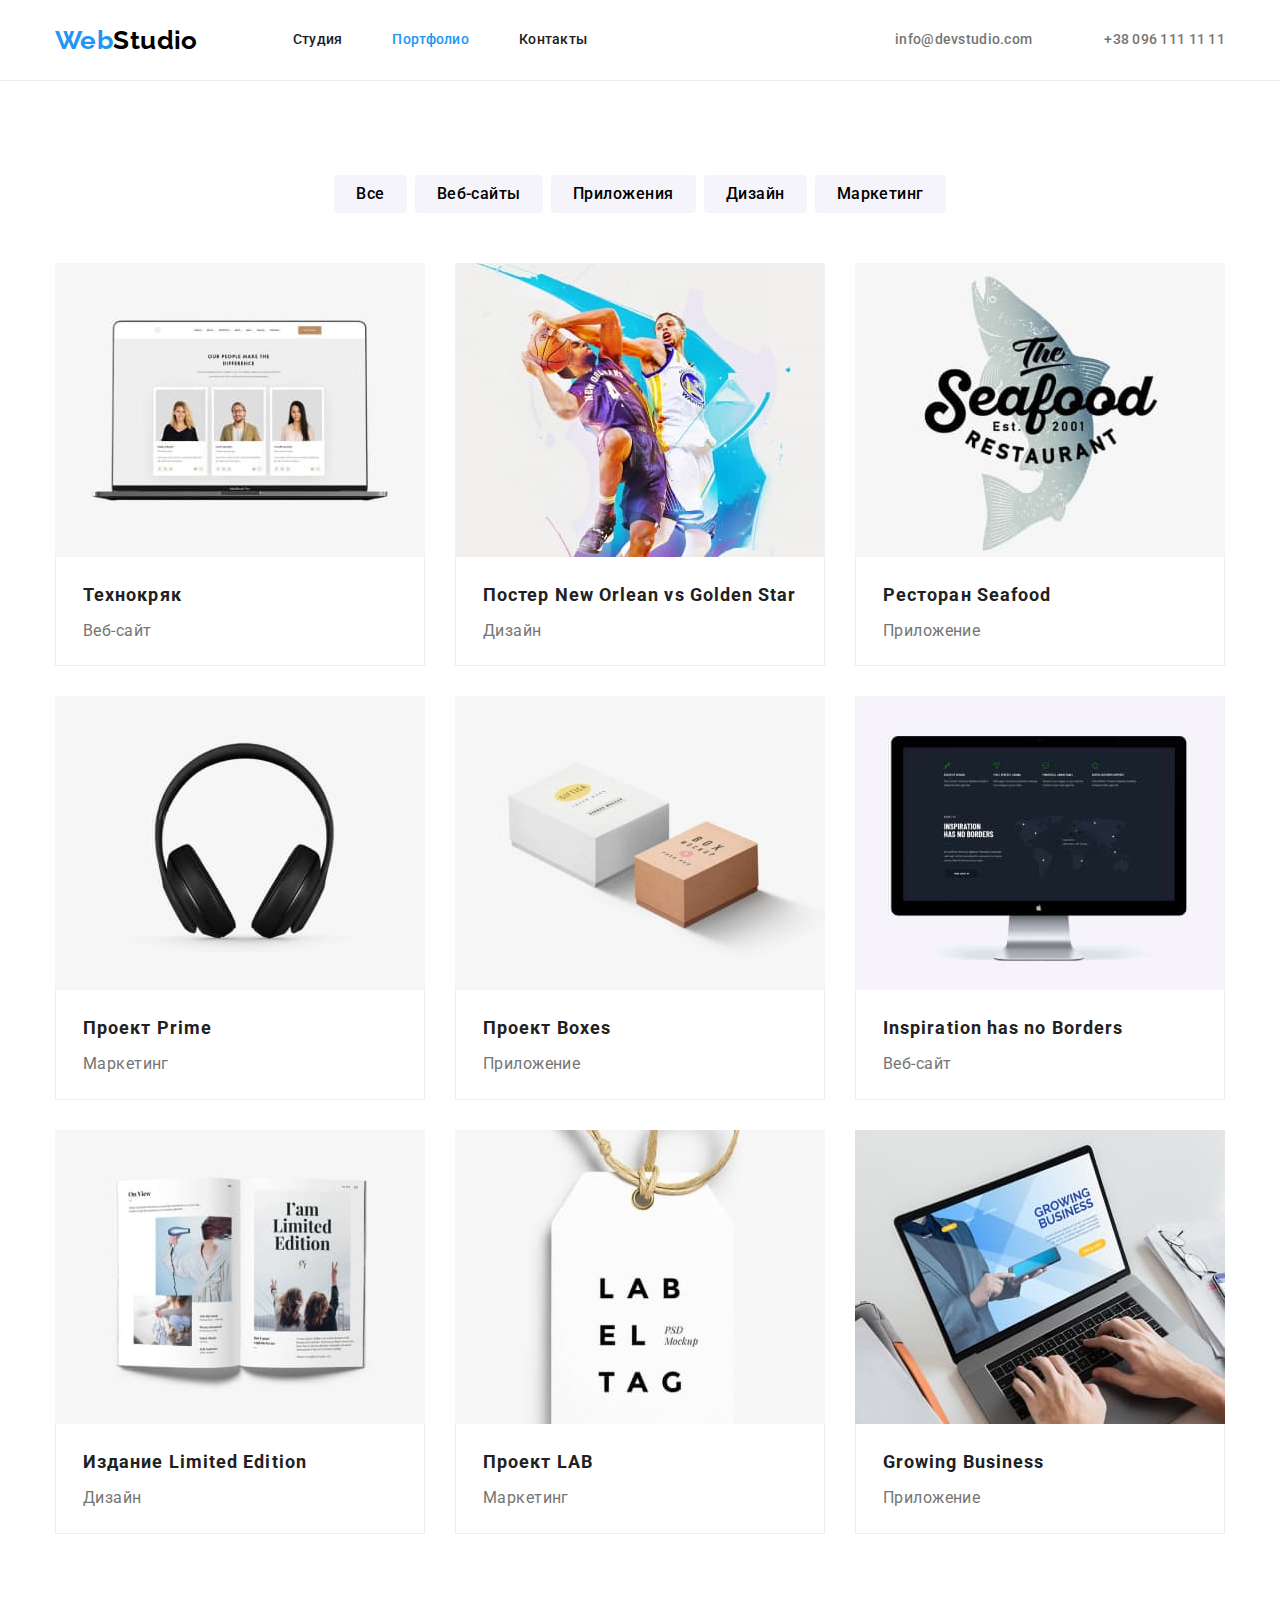
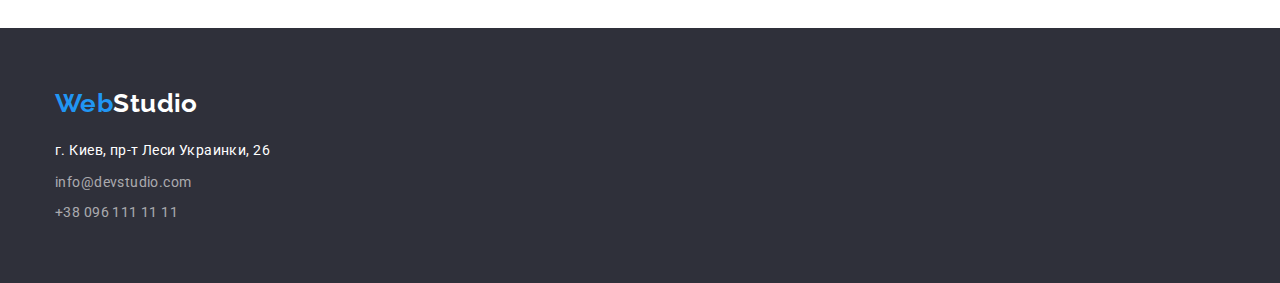
==== portfolio.html @ e2d9b969 "Initial commit" ====
<!DOCTYPE html>
<html lang="en">
  <head>
    <meta charset="UTF-8" />
    <meta http-equiv="X-UA-Compatible" content="IE=edge" />
    <meta name="viewport" content="width=device-width, initial-scale=1.0" />
    <title>Document</title>
    <link rel="preconnect" href="https://fonts.googleapis.com" />
    <link rel="preconnect" href="https://fonts.gstatic.com" crossorigin />
    <link
      href="https://fonts.googleapis.com/css2?family=Raleway:wght@700&family=Roboto:wght@400;500;700;900&display=swap"
      rel="stylesheet"
    />
    <link
      rel="stylesheet"
      href="https://cdnjs.cloudflare.com/ajax/libs/modern-normalize/1.1.0/modern-normalize.min.css"
    />
    <link rel="stylesheet" href="./css/styles.css" />
  </head>

  <body>
    <header>
      <div class="container main-nav">
        <nav class="main-nav">
          <a href="./index.html" class="logo link"><span class="logo-span">Web</span>Studio</a>
          <ul class="site-nav list">
            <li class="item">
              <a href="./index.html" class="site-nav-link link">Студия</a>
            </li>
            <li class="item">
              <a href="./portfolio.html" class="site-nav-link link current">Портфолио</a>
            </li>
            <li class="item">
              <a href="#" class="site-nav-link link">Контакты</a>
            </li>
          </ul>
        </nav>
        <ul class="contact-list list">
          <li class="item">
            <a href="mailto:info@devstudio.com" class="contacts link">info@devstudio.com</a>
          </li>
          <li class="item">
            <a href="tel:+380961111111" class="contacts link">+38 096 111 11 11</a>
          </li>
        </ul>
      </div>
    </header>

    <main>
      <section class="section-projects">
        <div class="container">
          <!--Скрытый заголовок-->
          <h1 class="visually-hidden">Проекты</h1>
          <ul class="project-buttons list">
            <li class="filter-body"><button type="button" class="filter">Все</button></li>
            <li class="filter-body"><button type="button" class="filter">Веб-сайты</button></li>
            <li class="filter-body"><button type="button" class="filter">Приложения</button></li>
            <li class="filter-body"><button type="button" class="filter">Дизайн</button></li>
            <li class="filter-body"><button type="button" class="filter">Маркетинг</button></li>
          </ul>

          <ul class="project-container list">
            <li class="project-item">
              <a href="" class="link">
                <img src="./images/project1.jpg" alt="Ноутбук с открытым веб-сайтом." width="370" />
                <div class="project-block">
                  <h2 class="project-title">Технокряк</h2>
                  <p class="project-text">Веб-сайт</p>
                </div>
              </a>
            </li>

            <li class="project-item">
              <a href="" class="link">
                <img
                  src="./images/project2.jpg"
                  alt="Двое мужчин играют в баскетбол."
                  width="370"
                />
                <div class="project-block">
                  <h2 class="project-title">Постер New Orlean vs Golden Star</h2>
                  <p class="project-text">Дизайн</p>
                </div>
              </a>
            </li>

            <li class="project-item">
              <a href="" class="link">
                <img src="./images/project3.jpg" alt="Логотип в виде рыбы в прыжке." width="370" />
                <div class="project-block">
                  <h2 class="project-title">Ресторан Seafood</h2>
                  <p class="project-text">Приложение</p>
                </div>
              </a>
            </li>

            <li class="project-item">
              <a href="" class="link">
                <img src="./images/project4.jpg" alt="Полноразмерные наушники." width="370" />
                <div class="project-block">
                  <h2 class="project-title">Проект Prime</h2>
                  <p class="project-text">Маркетинг</p>
                </div>
              </a>
            </li>

            <li class="project-item">
              <a href="" class="link">
                <img src="./images/project5.jpg" alt="Две картонные коробки." width="370" />
                <div class="project-block">
                  <h2 class="project-title">Проект Boxes</h2>
                  <p class="project-text">Приложение</p>
                </div>
              </a>
            </li>

            <li class="project-item">
              <a href="" class="link">
                <img
                  src="./images/project6.jpg"
                  alt="Веб-сайт открытый на Mac Display"
                  width="370"
                />
                <div class="project-block">
                  <h2 class="project-title">Inspiration has no Borders</h2>
                  <p class="project-text">Веб-сайт</p>
                </div>
              </a>
            </li>

            <li class="project-item">
              <a href="" class="link">
                <img src="./images/project7.jpg" alt="Открытая книга с фотографиями." width="370" />
                <div class="project-block">
                  <h2 class="project-title">Издание Limited Edition</h2>
                  <p class="project-text">Дизайн</p>
                </div>
              </a>
            </li>

            <li class="project-item">
              <a href="" class="link">
                <img
                  src="./images/project8.jpg"
                  alt="Две картонные бирки с логотипом."
                  width="370"
                />
                <div class="project-block">
                  <h2 class="project-title">Проект LAB</h2>
                  <p class="project-text">Маркетинг</p>
                </div>
              </a>
            </li>

            <li class="project-item">
              <a href="" class="link">
                <img
                  src="./images/project9.jpg"
                  alt="Ноутбук с открытым сайтом компании."
                  width="370"
                />
                <div class="project-block">
                  <h2 class="project-title">Growing Business</h2>
                  <p class="project-text">Приложение</p>
                </div>
              </a>
            </li>
          </ul>
        </div>
      </section>
    </main>

    <footer class="footer">
      <div class="container">
        <a href="./index.html" class="logo link"
          ><span class="logo-span">Web</span><span class="logo-span-footer">Studio</span></a
        >
        <address class="address">
          <ul class="list">
            <li class="footer-item">
              <a
                href="https://goo.gl/maps/bSMqidBmeN5zZb8a9"
                target="_blank"
                rel="noopener nofollow noreferrer"
                class="location link"
                >г. Киев, пр-т Леси Украинки, 26</a
              >
            </li>
            <li class="footer-item">
              <a href="mailto:info@devstudio.com" class="footer-contacts link"
                >info@devstudio.com</a
              >
            </li>
            <li class="footer-item">
              <a href="tel:+380.961111111" class="footer-contacts link">+38 096 111 11 11</a>
            </li>
          </ul>
        </address>
      </div>
    </footer>
  </body>
</html>
---- css/styles.css ----
:root {
  --primary-color: #212121;
  --secondary-color: #757575;
  --primary-background-color: #e5e5e5;
  --secondary-background-color: #f5f4fa;
  --additional-background-color: #2f303a;
  --accent: #2196f3;
  --accent-secondary: #ffffff;
  --additional-accent: #188ce8;
  --logo-secondary: #000000;
  --footer-contacts: rgba(255, 255, 255, 0.6);
}

body {
  font-family: Roboto, sans-serif;
  font-size: 14px;
  background-color: var(--accent-secondary);
  color: var(--primary-color);
  letter-spacing: 0.03em;
}

header {
  border-bottom: 1px solid #ececec;
}

/* Утилиты */

h1,
h2,
h3,
h4,
h5,
h6,
p {
  margin: 0;
}

.address {
  font-style: normal;
  margin-top: 20px;
}

img {
  display: block;
  max-width: 100%;
  height: auto;
}

section {
  padding-top: 94px;
  padding-bottom: 94px;
}

.list {
  list-style: none;
  padding-left: 0;
  margin: 0;
}

.link {
  text-decoration: none;
}

/* Main Nav */
.main-nav {
  display: flex;
  align-items: center;
}

/* Логотип */

.logo {
  color: var(--logo-secondary);
  font-family: Raleway, sans-serif;
  font-weight: 700;
  font-size: 26px;
  line-height: 1.19;
}

.logo-span {
  color: var(--accent);
}

/* Навигация */

.site-nav {
  display: flex;
  margin-left: 95px;
}

.site-nav .item {
  /* background-color: tomato; */
}

.site-nav .item + .item {
  margin-left: 50px;
}

.site-nav-link {
  display: block;
  padding-top: 32px;
  padding-bottom: 32px;
  color: var(--primary-color);
  line-height: 1.14;
  letter-spacing: 0.02em;
  font-weight: 500;
}

.current {
  color: var(--accent);
}

.site-nav-link:hover,
.site-nav-link:focus {
  color: var(--accent);
}

.container {
  /* outline: 1px solid blue; */
  width: 1200px;
  padding: 0 15px;
  margin: 0 auto;
}

/* Контакты */

.contact-list {
  display: flex;
  margin-left: auto;
}

.contact-list .item + .item {
  margin-left: 50px;
}

.contacts {
  /* background-color: lavender; */
  padding-top: 32px;
  padding-bottom: 32px;
  padding-left: 22px;
  display: block;
  color: var(--secondary-color);
  line-height: 1.14;
  letter-spacing: 0.02em;
  font-weight: 500;
}

.contacts:hover,
.contacts:focus {
  color: var(--accent);
}

.icon {
  fill: currentColor;
  margin-right: 10px;
}

.icon:hover {
  fill: var(--accent);
}

.mail-icon {
  height: 12px;
  width: 16px;

  outline: 1px solid black;
}

.phone-icon {
  height: 16px;
  width: 10px;
  outline: 1px solid black;
}

/* .contacts.link::before {
  content: '';
  height: 12px;
  width: 16px;
  outline: 1px solid red;
  background-image: url(./css-images/envelope.png);
  background-size: contain;
  background-position: center;
  background-repeat: no-repeat;
} */

/* Герой */

.hero {
  text-align: center;
  padding-top: 200px;
  padding-bottom: 200px;
  margin-left: auto;
  margin-right: auto;
  outline: 1px solid black;
  background-color: var(--additional-background-color);
  background-image: linear-gradient(to right, rgba(47, 48, 58, 0.4), rgba(47, 48, 58, 0.4)),
    url(./css-images/background.jpg);
  max-width: 1600px;
  height: 600px;
  background-size: cover;
  background-repeat: no-repeat;
}

.hero-title {
  margin-top: 0px;
  margin-bottom: 40px;
  color: var(--accent-secondary);
  font-weight: 900;
  font-size: 44px;
  line-height: 1.36;
  letter-spacing: 0.06em;
  text-transform: uppercase;
}

.hero-button {
  color: var(--accent-secondary);
  background-color: var(--accent);
  border-radius: 4px;
  border: none;
  padding: 10px 32px;
  min-width: 200px;
  font-family: Roboto, sans-serif;
  font-weight: 700;
  font-size: 16px;
  line-height: 1.88;
  margin-left: auto;
  margin-right: auto;
  cursor: pointer;
  letter-spacing: 0.06em;
}

.hero-button:hover,
.hero-button:focus {
  background-color: var(--additional-accent);
}

.visually-hidden {
  position: absolute;
  width: 1px;
  height: 1px;
  margin: -1px;
  border: 0;
  padding: 0;

  white-space: nowrap;
  clip-path: inset(100%);
  clip: rect(0 0 0 0);
  overflow: hidden;
}

.section-advantages {
  padding-top: 0;
}

.section-title {
  font-weight: 700;
  font-size: 36px;
  line-height: 1.2;
  text-align: Center;
  margin-top: 0;
  margin-bottom: 50px;
}

.advantages-list {
  display: flex;
}

.advantage:not(:last-child) {
  margin-right: 30px;
}

.feature-title {
  margin-top: 30px;
  margin-bottom: 10px;
  font-weight: 700;
  font-size: 14px;
  line-height: 1.14;
  letter-spacing: 0.03em;
  text-transform: uppercase;
}

.feature-text {
  color: var(--secondary-color);
  line-height: 1.7;
}

.feature-list {
  display: flex;
  margin: -15px;
}

.feature-list-item {
  width: 270px;
  margin: 15px;
}

.feature-list-item::before {
  content: '';
  display: block;
  height: 120px;
  background-position: center;
  background-repeat: no-repeat;
  background-size: contain;
  background-color: var(--secondary-background-color);
}

.feature-list-item.icon-satellite::before {
  background-image: url(./css-images/satellite.png);
}

.feature-list-item.icon-wall-clock::before {
  background-image: url(./css-images/wall-clock.png);
}

.feature-list-item.icon-notebook::before {
  background-image: url(./css-images/notebook.png);
}

.feature-list-item.icon-astronaut::before {
  background-image: url(./css-images/astronaut.png);
}

.section-team {
  background-color: var(--secondary-background-color);
}

.team-list {
  display: flex;
}

.team-list-item {
  background-color: #ffffff;
  box-shadow: 0px 1px 3px rgba(0, 0, 0, 0.12), 0px 1px 1px rgba(0, 0, 0, 0.14),
    0px 2px 1px rgba(0, 0, 0, 0.2);
  border-radius: 0px 0px 4px 4px;
}

.team-list-item:not(:last-child) {
  margin-right: 30px;
}

.team-item-text {
  padding: 30px 0;
}

.staff {
  font-size: 16px;
  font-weight: 500;
  line-height: 1.2;
  text-align: Center;
  margin-bottom: 10px;
}

.staff-role {
  color: var(--secondary-color);
  font-size: 16px;
  line-height: 1.2;
  text-align: Center;
}

/* Футер */

.footer {
  background-color: var(--additional-background-color);
  padding-top: 60px;
  padding-bottom: 60px;
}

.logo-span-footer {
  color: var(--accent-secondary);
}

.footer-item:not(:last-child) {
  margin-bottom: 9px;
}

.location.link {
  color: var(--accent-secondary);
  font-weight: 400;
  line-height: 1.7;
}

.location.link:visited {
  color: var(--accent-secondary);
}

.location.link:hover,
.location.link:focus {
  color: var(--accent);
}

.footer-contacts {
  color: var(--footer-contacts);
  font-weight: 400;
  line-height: 1.5;
}

.footer-contacts:hover,
.footer-contacts:focus {
  color: var(--accent);
}

/* Портфолио */

.project-buttons {
  display: flex;
  margin-bottom: 50px;
  justify-content: center;
}

.filter {
  padding: 6px 22px;
  border-radius: 4px;
  border: none;
  background-color: var(--secondary-background-color);
  font-family: Roboto, sans-serif;
  font-weight: 500;
  font-size: 16px;
  letter-spacing: 0.03em;
  line-height: 1.6;
  text-align: Center;
  cursor: pointer;
}

.filter:hover,
.filter:focus {
  background-color: var(--accent);
  color: var(--accent-secondary);
}

.filter-body:not(:last-child) {
  margin-right: 8px;
}

.project-container {
  display: flex;
  flex-wrap: wrap;
  /* background-color: teal; */
  margin: -15px;
}

.project-item {
  /* background-color: tomato; */
  width: 370px;
  margin: 15px;
  /* width: calc((100% - 60px) / 3); */
  /* margin-right: 30px;
  margin-bottom: 30px; */
}
/* 
.project-item:nth-child(3n) {
  margin-right: 0px;
}

.project-item:nth-child(-n + 3) {
  margin-bottom: 0px;
} */

.project-block {
  padding: 20px 20px 20px 27px;
  border: 1px solid #eeeeee;
  border-top: none;
}

.project-title {
  color: var(--primary-color);
  font-weight: 700;
  font-size: 18px;
  line-height: 2;
  letter-spacing: 0.06em;
  margin-bottom: 4px;
}

.project-text {
  color: var(--secondary-color);
  font-size: 16px;
  line-height: 1.8;
}
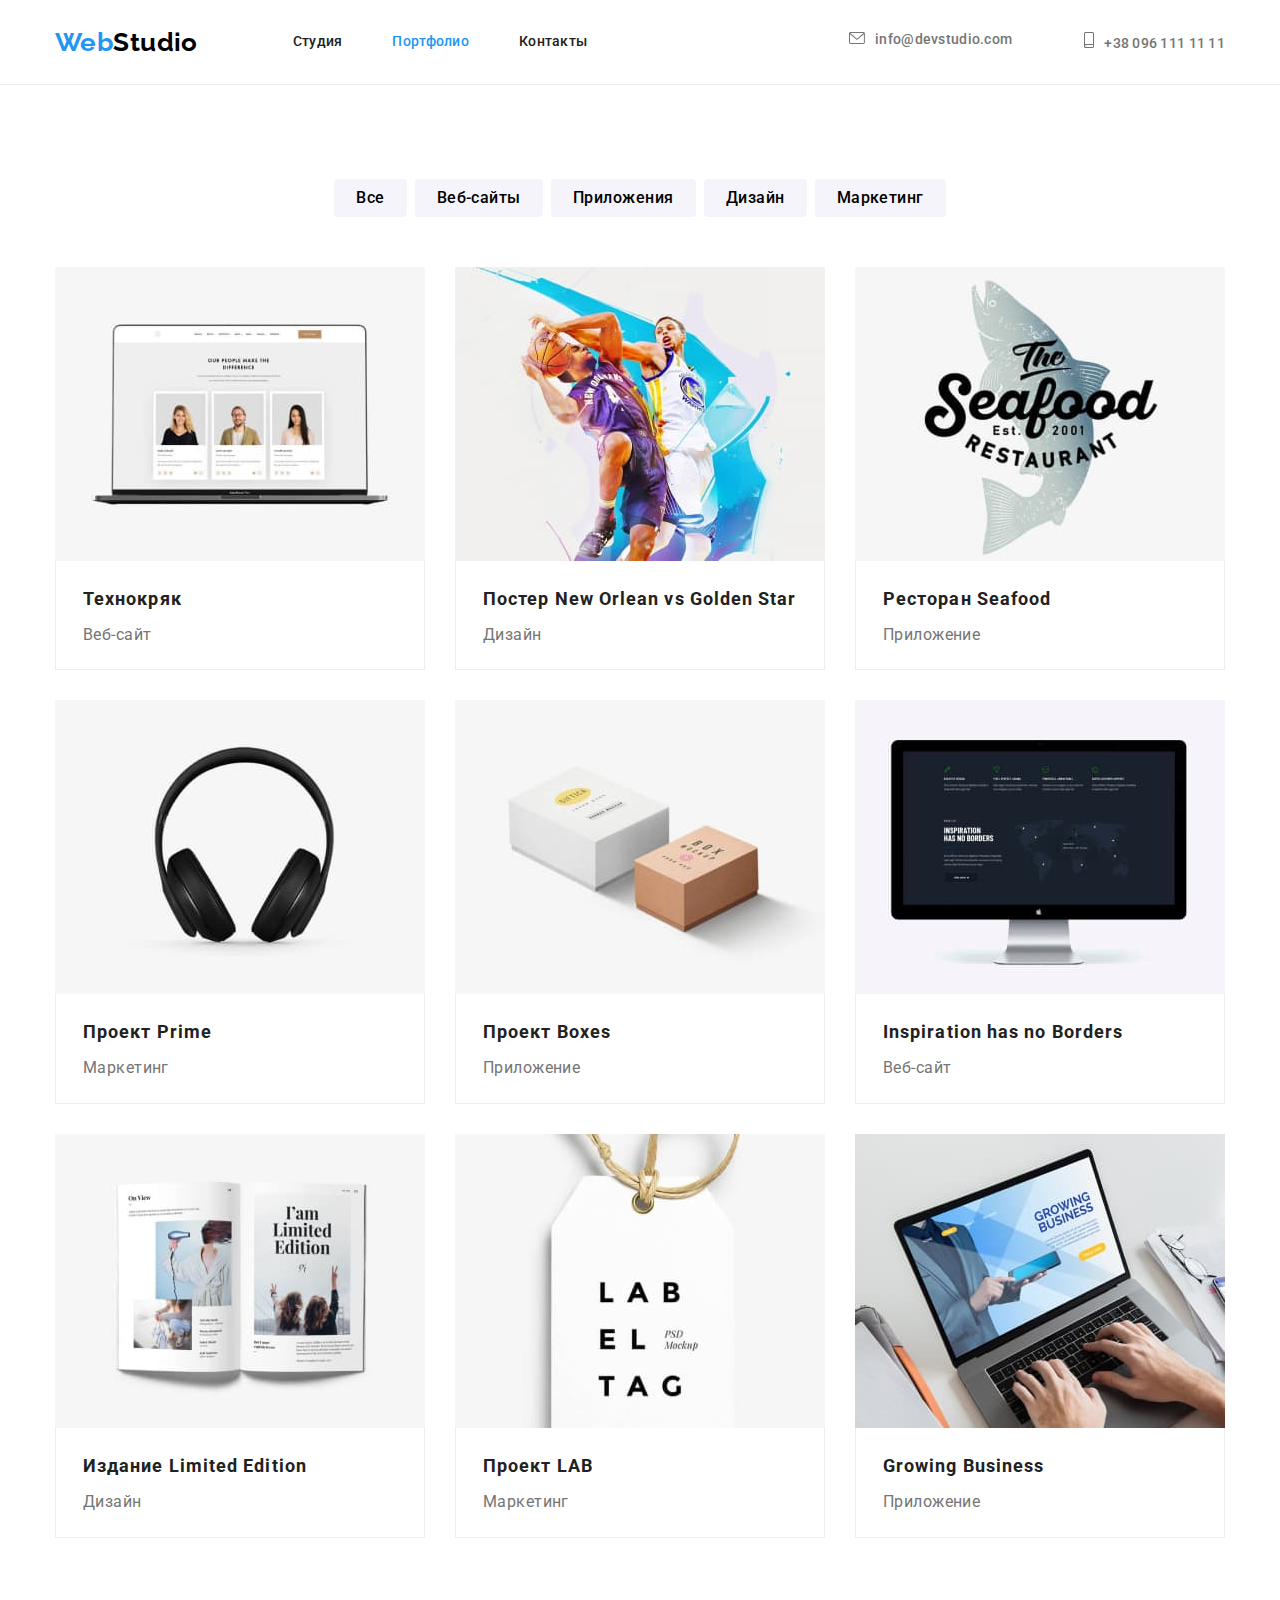
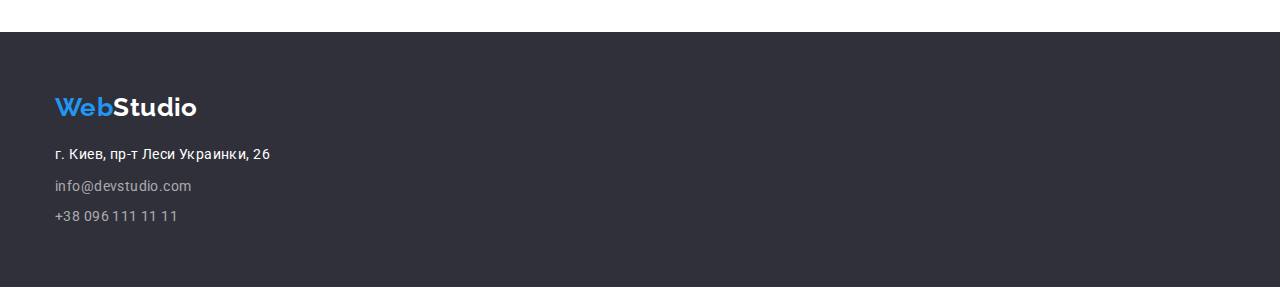
==== commit eca4c7b1: "Adds shadows for project-items" ====
--- a/portfolio.html
+++ b/portfolio.html
@@ -37,10 +37,18 @@
         </nav>
         <ul class="contact-list list">
           <li class="item">
-            <a href="mailto:info@devstudio.com" class="contacts link">info@devstudio.com</a>
+            <a href="mailto:info@devstudio.com" class="contacts link"
+              ><svg class="mail-icon icon">
+                <use href="./images/symbol-defs.svg#icon-envelope"></use></svg
+              >info@devstudio.com</a
+            >
           </li>
           <li class="item">
-            <a href="tel:+380961111111" class="contacts link">+38 096 111 11 11</a>
+            <a href="tel:+380961111111" class="contacts link"
+              ><svg class="phone-icon icon">
+                <use href="./images/symbol-defs.svg#icon-smartphone"></use></svg
+              >+38 096 111 11 11</a
+            >
           </li>
         </ul>
       </div>
--- a/css/styles.css
+++ b/css/styles.css
@@ -8,6 +8,7 @@
   --accent-secondary: #ffffff;
   --additional-accent: #188ce8;
   --logo-secondary: #000000;
+  --primary-icon-color: #afb1b8;
   --footer-contacts: rgba(255, 255, 255, 0.6);
 }
 
@@ -163,13 +164,13 @@
   height: 12px;
   width: 16px;
 
-  outline: 1px solid black;
+  /* outline: 1px solid black; */
 }
 
 .phone-icon {
   height: 16px;
   width: 10px;
-  outline: 1px solid black;
+  /* outline: 1px solid black; */
 }
 
 /* .contacts.link::before {
@@ -269,8 +270,12 @@
   margin-right: 30px;
 }
 
+.feature-list-item {
+  width: 270px;
+  margin: 15px;
+}
+
 .feature-title {
-  margin-top: 30px;
   margin-bottom: 10px;
   font-weight: 700;
   font-size: 14px;
@@ -289,12 +294,14 @@
   margin: -15px;
 }
 
-.feature-list-item {
+.feature-icon {
   width: 270px;
-  margin: 15px;
-}
-
-.feature-list-item::before {
+  height: 120px;
+  margin-bottom: 30px;
+  fill: var(--primary-icon-color);
+}
+
+/* .feature-list-item::before {
   content: '';
   display: block;
   height: 120px;
@@ -302,13 +309,13 @@
   background-repeat: no-repeat;
   background-size: contain;
   background-color: var(--secondary-background-color);
-}
-
-.feature-list-item.icon-satellite::before {
+} */
+
+/* .feature-list-item.icon-satellite::before {
   background-image: url(./css-images/satellite.png);
-}
-
-.feature-list-item.icon-wall-clock::before {
+} */
+
+/* .feature-list-item.icon-wall-clock::before {
   background-image: url(./css-images/wall-clock.png);
 }
 
@@ -318,7 +325,7 @@
 
 .feature-list-item.icon-astronaut::before {
   background-image: url(./css-images/astronaut.png);
-}
+} */
 
 .section-team {
   background-color: var(--secondary-background-color);
@@ -358,6 +365,37 @@
   text-align: Center;
 }
 
+.client-list {
+  display: flex;
+}
+
+.client-list-item {
+  fill: currentColor;
+}
+
+.client-list-item:not(:last-child) {
+  margin-right: 30px;
+}
+
+.client-link {
+  display: flex;
+  justify-content: center;
+  align-items: center;
+  height: 92px;
+  width: 170px;
+  border: 1px solid var(--primary-icon-color);
+  border-radius: 4px;
+  color: var(--primary-icon-color);
+}
+
+.client-link:hover {
+  color: var(--accent);
+  border-color: var(--accent);
+}
+
+.client-list-item .icon {
+  margin: 0;
+}
 /* Футер */
 
 .footer {
@@ -456,6 +494,11 @@
   margin-bottom: 0px;
 } */
 
+.project-item:hover {
+  box-shadow: 0px 1px 1px rgba(0, 0, 0, 0.12), 0px 4px 4px rgba(0, 0, 0, 0.06),
+    1px 4px 6px rgba(0, 0, 0, 0.16);
+}
+
 .project-block {
   padding: 20px 20px 20px 27px;
   border: 1px solid #eeeeee;
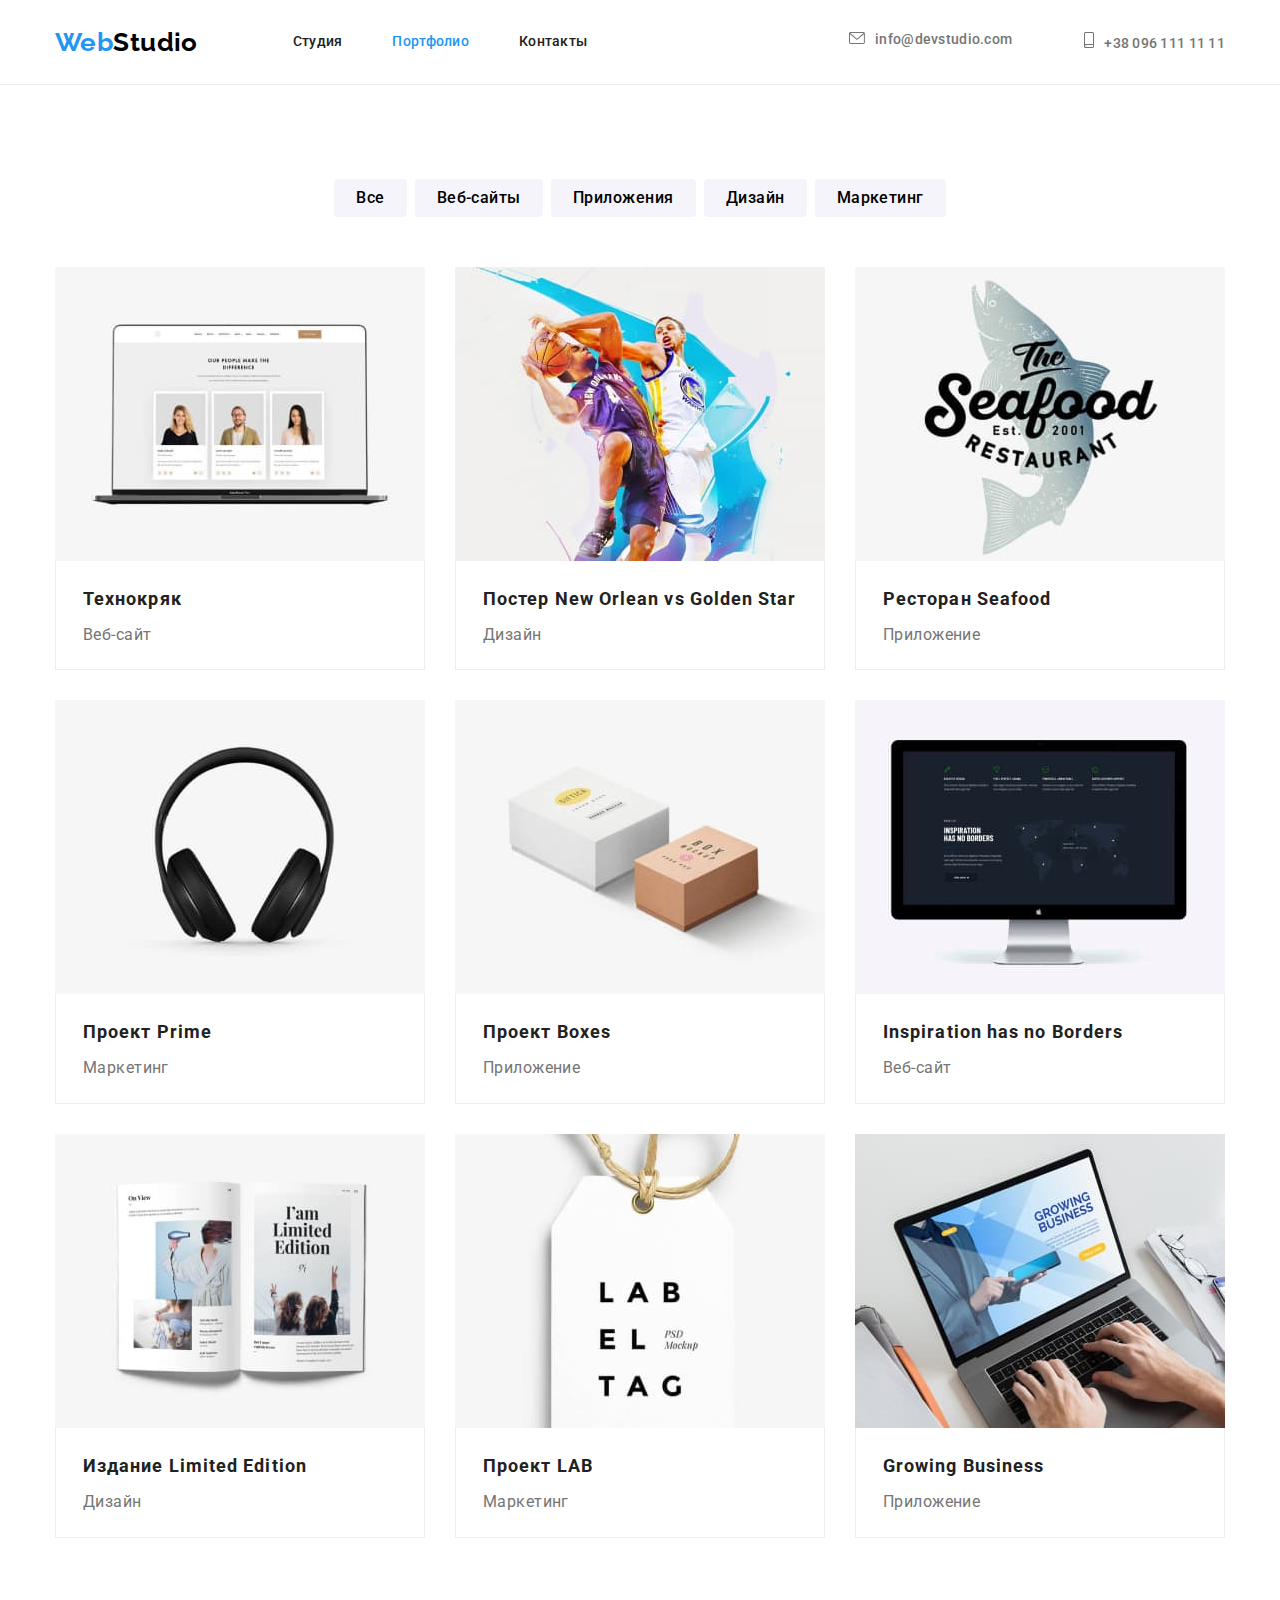
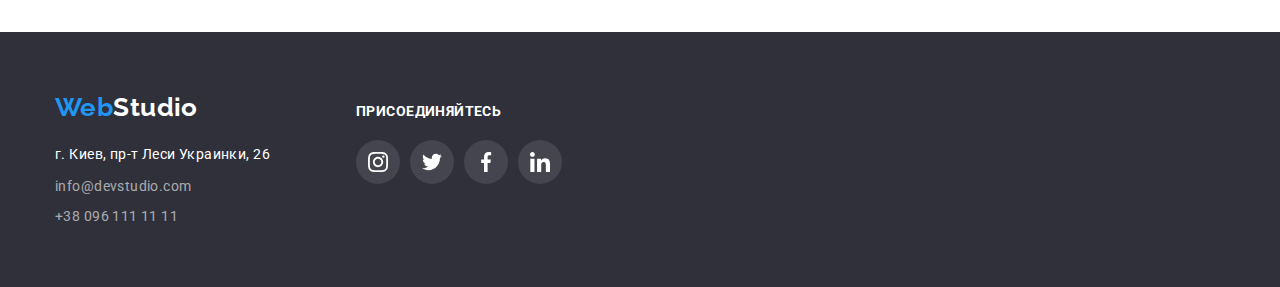
==== commit 56cd576e: "Adds improved footer for portfolio" ====
--- a/portfolio.html
+++ b/portfolio.html
@@ -180,30 +180,68 @@
 
     <footer class="footer">
       <div class="container">
-        <a href="./index.html" class="logo link"
-          ><span class="logo-span">Web</span><span class="logo-span-footer">Studio</span></a
-        >
-        <address class="address">
-          <ul class="list">
-            <li class="footer-item">
-              <a
-                href="https://goo.gl/maps/bSMqidBmeN5zZb8a9"
-                target="_blank"
-                rel="noopener nofollow noreferrer"
-                class="location link"
-                >г. Киев, пр-т Леси Украинки, 26</a
-              >
-            </li>
-            <li class="footer-item">
-              <a href="mailto:info@devstudio.com" class="footer-contacts link"
-                >info@devstudio.com</a
-              >
-            </li>
-            <li class="footer-item">
-              <a href="tel:+380.961111111" class="footer-contacts link">+38 096 111 11 11</a>
-            </li>
-          </ul>
-        </address>
+        <div class="footer-container">
+          <div class="footer-address">
+            <a href="./index.html" class="logo link"
+              ><span class="logo-span">Web</span><span class="logo-span-footer">Studio</span></a
+            >
+            <address class="address">
+              <ul class="list">
+                <li class="footer-item">
+                  <a
+                    href="https://goo.gl/maps/bSMqidBmeN5zZb8a9"
+                    target="_blank"
+                    rel="noopener nofollow noreferrer"
+                    class="location link"
+                    >г. Киев, пр-т Леси Украинки, 26</a
+                  >
+                </li>
+                <li class="footer-item">
+                  <a href="mailto:info@devstudio.com" class="footer-contacts link"
+                    >info@devstudio.com</a
+                  >
+                </li>
+                <li class="footer-item">
+                  <a href="tel:+380.961111111" class="footer-contacts link">+38 096 111 11 11</a>
+                </li>
+              </ul>
+            </address>
+          </div>
+
+          <div class="join">
+            <b class="exhortation">присоединяйтесь</b>
+            <ul class="social-networks-list list">
+              <li class="social-network">
+                <a href="" class="social-network-link">
+                  <svg class="social-network-icon">
+                    <use href="./images/symbol-defs.svg#icon-instagram"></use>
+                  </svg>
+                </a>
+              </li>
+              <li class="social-network">
+                <a href="" class="social-network-link">
+                  <svg class="social-network-icon">
+                    <use href="./images/symbol-defs.svg#icon-twitter"></use>
+                  </svg>
+                </a>
+              </li>
+              <li class="social-network">
+                <a href="" class="social-network-link">
+                  <svg class="social-network-icon">
+                    <use href="./images/symbol-defs.svg#icon-facebook"></use>
+                  </svg>
+                </a>
+              </li>
+              <li class="social-network">
+                <a href="" class="social-network-link">
+                  <svg class="social-network-icon">
+                    <use href="./images/symbol-defs.svg#icon-linkedin"></use>
+                  </svg>
+                </a>
+              </li>
+            </ul>
+          </div>
+        </div>
       </div>
     </footer>
   </body>
--- a/css/styles.css
+++ b/css/styles.css
@@ -347,7 +347,7 @@
 }
 
 .team-item-text {
-  padding: 30px 0;
+  padding: 30px 0px 0px 0px;
 }
 
 .staff {
@@ -364,6 +364,51 @@
   line-height: 1.2;
   text-align: Center;
 }
+
+/* Соцсети */
+
+.social-networks-list {
+  display: flex;
+  list-style: none;
+  height: 44px;
+  width: 206px;
+  padding: 0;
+  margin: 16px 32px 30px 32px;
+}
+
+.social-network:not(:last-child) {
+  margin-right: 10px;
+}
+
+.social-network-link {
+  display: flex;
+  justify-content: center;
+  align-items: center;
+  color: var(--accent-secondary);
+  height: 44px;
+  width: 44px;
+  background-size: contain;
+  border-radius: 22px;
+}
+
+.social-network-link:visited {
+  color: var(--primary-icon-color);
+}
+
+.social-network-link:hover,
+.social-network-link:focus {
+  color: var(--accent-secondary);
+  background-color: var(--accent);
+}
+
+.social-network-icon {
+  /* background-color: var(--primary-background-color); */
+  height: 20px;
+  width: 20px;
+  fill: currentColor;
+}
+
+/* Клиенты */
 
 .client-list {
   display: flex;
@@ -388,7 +433,8 @@
   color: var(--primary-icon-color);
 }
 
-.client-link:hover {
+.client-link:hover,
+.client-link:focus {
   color: var(--accent);
   border-color: var(--accent);
 }
@@ -404,6 +450,13 @@
   padding-bottom: 60px;
 }
 
+.footer-container {
+  display: flex;
+  justify-content: space-between;
+  width: 507px;
+  align-items: baseline;
+}
+
 .logo-span-footer {
   color: var(--accent-secondary);
 }
@@ -436,6 +489,39 @@
 .footer-contacts:hover,
 .footer-contacts:focus {
   color: var(--accent);
+}
+
+.exhortation {
+  display: flex;
+
+  margin-bottom: 20px;
+  text-transform: uppercase;
+  color: var(--accent-secondary);
+  font-weight: 700;
+  font-size: 14px;
+  line-height: 1.14;
+  letter-spacing: 0.03em;
+}
+
+.join .social-networks-list {
+  margin: 0;
+}
+
+.join .social-network-link {
+  display: flex;
+  justify-content: center;
+  align-items: center;
+  color: var(--accent-secondary);
+  height: 44px;
+  width: 44px;
+  background-color: rgba(255, 255, 255, 0.1);
+  background-size: contain;
+  border-radius: 22px;
+}
+
+.join .social-network-link:hover,
+.join .social-network-link:focus {
+  background-color: var(--accent);
 }
 
 /* Портфолио */
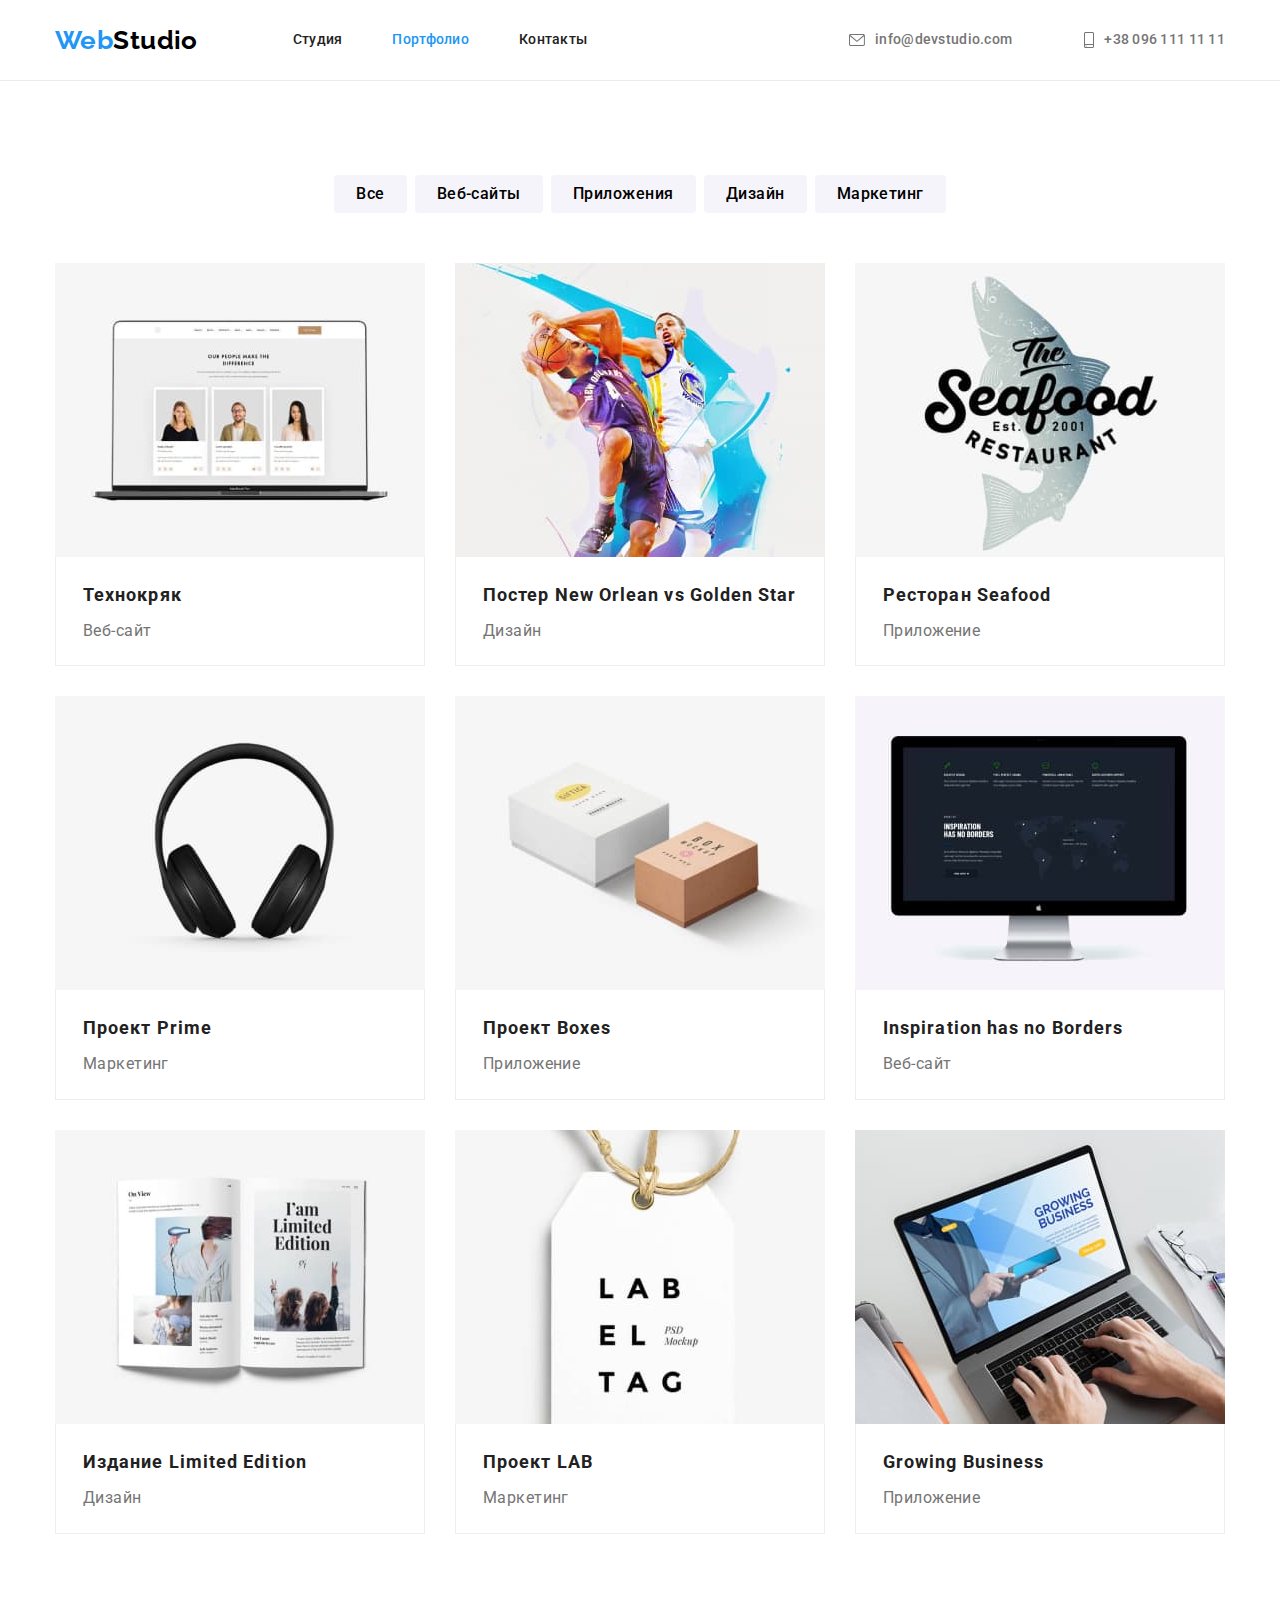
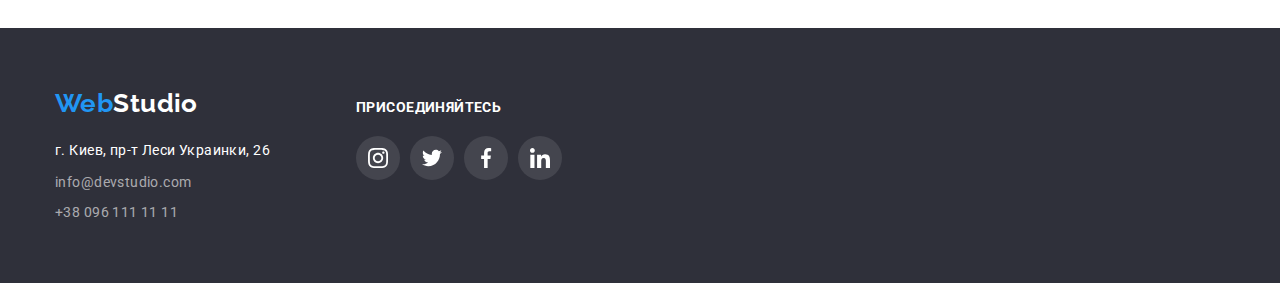
==== commit bb014efd: "Fix for contacts and project list" ====
--- a/portfolio.html
+++ b/portfolio.html
@@ -69,7 +69,7 @@
 
           <ul class="project-container list">
             <li class="project-item">
-              <a href="" class="link">
+              <a href="" class="link project-link">
                 <img src="./images/project1.jpg" alt="Ноутбук с открытым веб-сайтом." width="370" />
                 <div class="project-block">
                   <h2 class="project-title">Технокряк</h2>
@@ -79,7 +79,7 @@
             </li>
 
             <li class="project-item">
-              <a href="" class="link">
+              <a href="" class="link project-link">
                 <img
                   src="./images/project2.jpg"
                   alt="Двое мужчин играют в баскетбол."
@@ -93,7 +93,7 @@
             </li>
 
             <li class="project-item">
-              <a href="" class="link">
+              <a href="" class="link project-link">
                 <img src="./images/project3.jpg" alt="Логотип в виде рыбы в прыжке." width="370" />
                 <div class="project-block">
                   <h2 class="project-title">Ресторан Seafood</h2>
@@ -103,7 +103,7 @@
             </li>
 
             <li class="project-item">
-              <a href="" class="link">
+              <a href="" class="link project-link">
                 <img src="./images/project4.jpg" alt="Полноразмерные наушники." width="370" />
                 <div class="project-block">
                   <h2 class="project-title">Проект Prime</h2>
@@ -113,7 +113,7 @@
             </li>
 
             <li class="project-item">
-              <a href="" class="link">
+              <a href="" class="link project-link">
                 <img src="./images/project5.jpg" alt="Две картонные коробки." width="370" />
                 <div class="project-block">
                   <h2 class="project-title">Проект Boxes</h2>
@@ -123,7 +123,7 @@
             </li>
 
             <li class="project-item">
-              <a href="" class="link">
+              <a href="" class="link project-link">
                 <img
                   src="./images/project6.jpg"
                   alt="Веб-сайт открытый на Mac Display"
@@ -137,7 +137,7 @@
             </li>
 
             <li class="project-item">
-              <a href="" class="link">
+              <a href="" class="link project-link">
                 <img src="./images/project7.jpg" alt="Открытая книга с фотографиями." width="370" />
                 <div class="project-block">
                   <h2 class="project-title">Издание Limited Edition</h2>
@@ -147,7 +147,7 @@
             </li>
 
             <li class="project-item">
-              <a href="" class="link">
+              <a href="" class="link project-link">
                 <img
                   src="./images/project8.jpg"
                   alt="Две картонные бирки с логотипом."
@@ -161,7 +161,7 @@
             </li>
 
             <li class="project-item">
-              <a href="" class="link">
+              <a href="" class="link project-link">
                 <img
                   src="./images/project9.jpg"
                   alt="Ноутбук с открытым сайтом компании."
--- a/css/styles.css
+++ b/css/styles.css
@@ -139,7 +139,8 @@
   padding-top: 32px;
   padding-bottom: 32px;
   padding-left: 22px;
-  display: block;
+  display: flex;
+  align-items: center;
   color: var(--secondary-color);
   line-height: 1.14;
   letter-spacing: 0.02em;
@@ -192,7 +193,7 @@
   padding-bottom: 200px;
   margin-left: auto;
   margin-right: auto;
-  outline: 1px solid black;
+  /* outline: 1px solid black; */
   background-color: var(--additional-background-color);
   background-image: linear-gradient(to right, rgba(47, 48, 58, 0.4), rgba(47, 48, 58, 0.4)),
     url(./css-images/background.jpg);
@@ -200,6 +201,7 @@
   height: 600px;
   background-size: cover;
   background-repeat: no-repeat;
+  position: center;
 }
 
 .hero-title {
@@ -550,6 +552,8 @@
 .filter:focus {
   background-color: var(--accent);
   color: var(--accent-secondary);
+  box-shadow: 0px 3px 1px rgba(0, 0, 0, 0.1), 0px 1px 2px rgba(0, 0, 0, 0.08),
+    0px 2px 2px rgba(0, 0, 0, 0.12);
 }
 
 .filter-body:not(:last-child) {
@@ -580,7 +584,12 @@
   margin-bottom: 0px;
 } */
 
-.project-item:hover {
+.project-link {
+  display: block;
+}
+
+.project-link:hover,
+.project-link:focus {
   box-shadow: 0px 1px 1px rgba(0, 0, 0, 0.12), 0px 4px 4px rgba(0, 0, 0, 0.06),
     1px 4px 6px rgba(0, 0, 0, 0.16);
 }
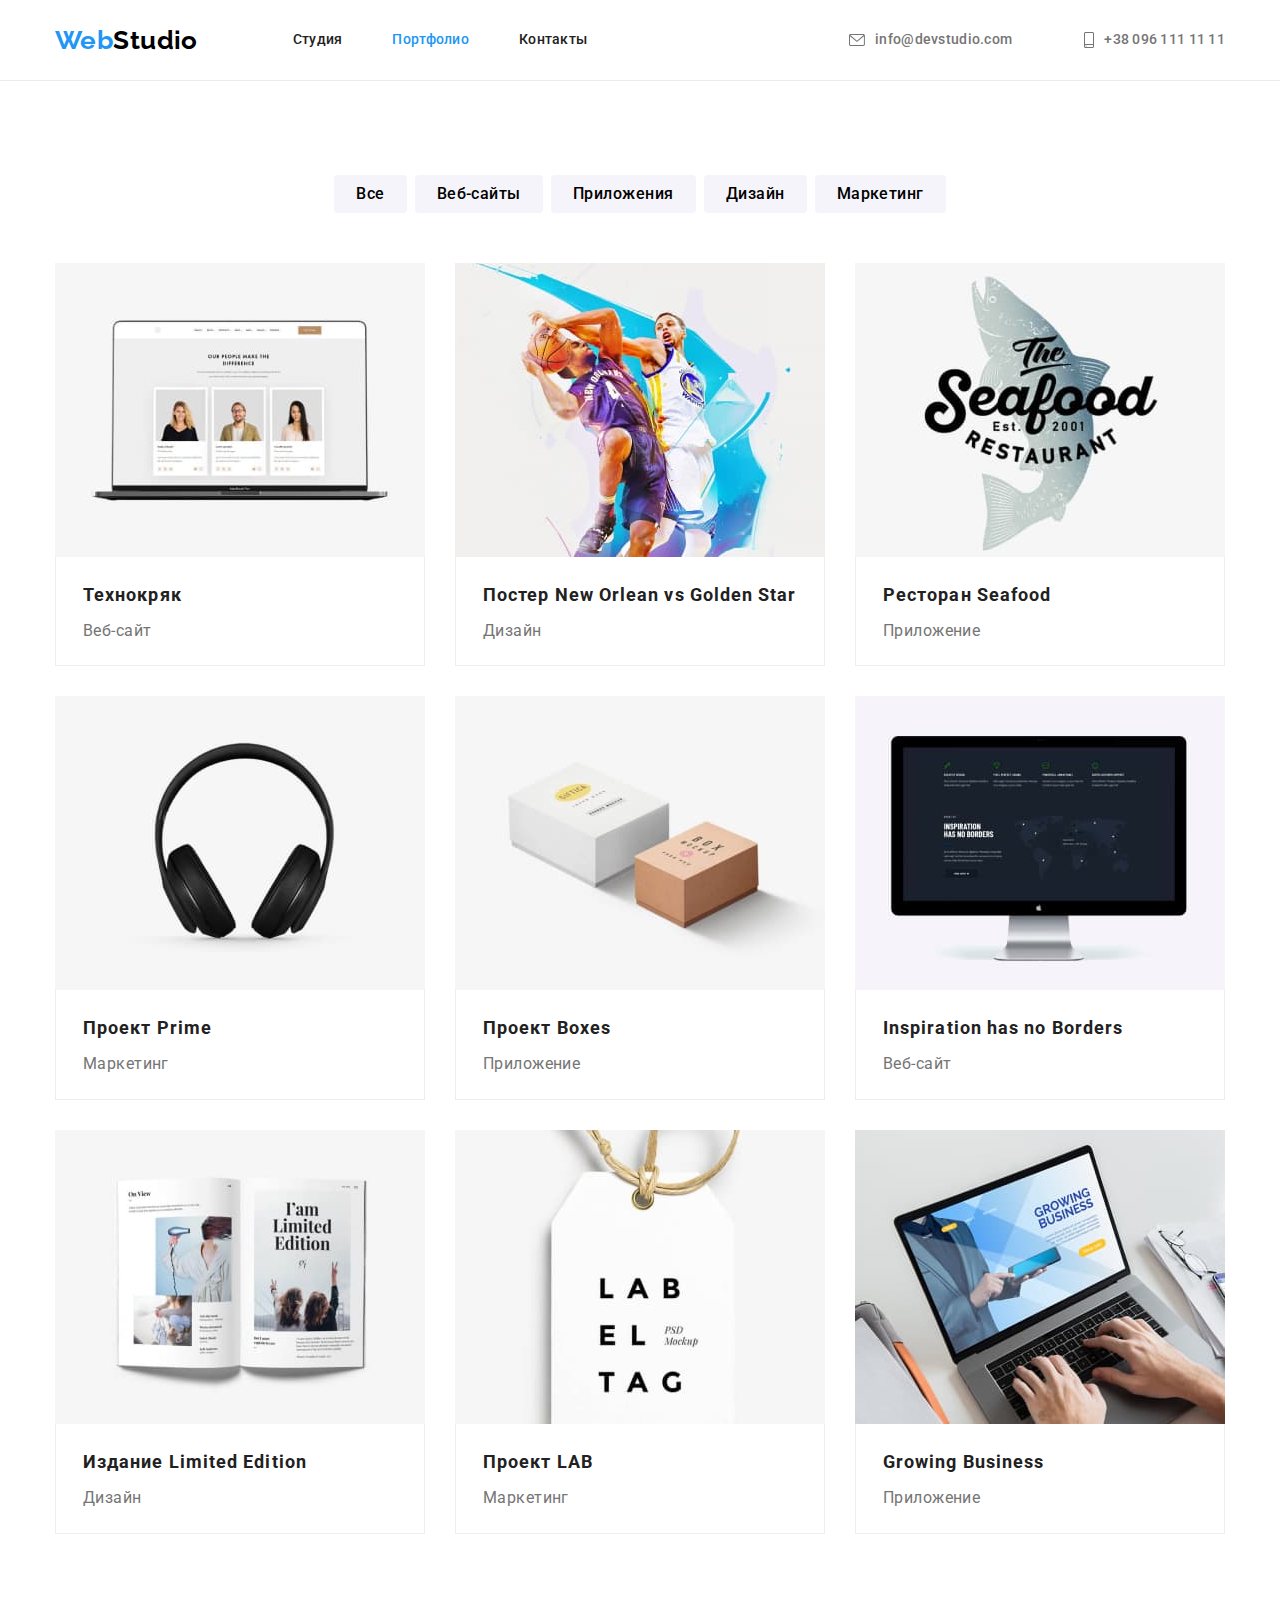
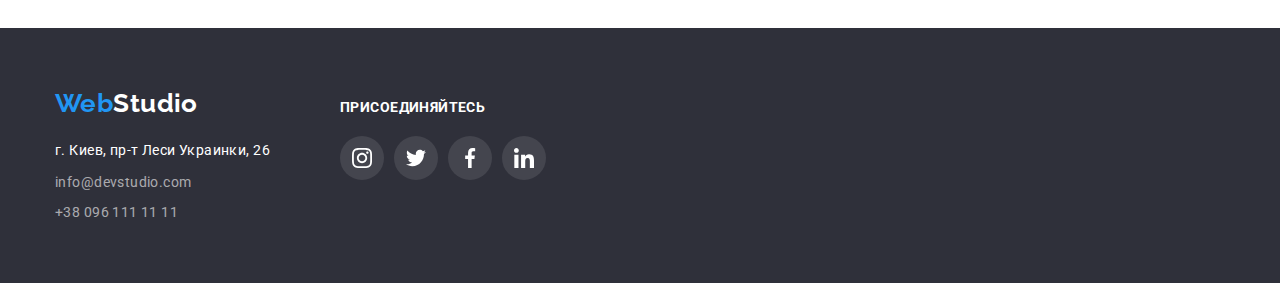
==== commit 0b07fb97: "Replaces b with p and changes flexes in footer" ====
--- a/portfolio.html
+++ b/portfolio.html
@@ -180,67 +180,65 @@
 
     <footer class="footer">
       <div class="container">
-        <div class="footer-container">
-          <div class="footer-address">
-            <a href="./index.html" class="logo link"
-              ><span class="logo-span">Web</span><span class="logo-span-footer">Studio</span></a
-            >
-            <address class="address">
-              <ul class="list">
-                <li class="footer-item">
-                  <a
-                    href="https://goo.gl/maps/bSMqidBmeN5zZb8a9"
-                    target="_blank"
-                    rel="noopener nofollow noreferrer"
-                    class="location link"
-                    >г. Киев, пр-т Леси Украинки, 26</a
-                  >
-                </li>
-                <li class="footer-item">
-                  <a href="mailto:info@devstudio.com" class="footer-contacts link"
-                    >info@devstudio.com</a
-                  >
-                </li>
-                <li class="footer-item">
-                  <a href="tel:+380.961111111" class="footer-contacts link">+38 096 111 11 11</a>
-                </li>
-              </ul>
-            </address>
-          </div>
-
-          <div class="join">
-            <b class="exhortation">присоединяйтесь</b>
-            <ul class="social-networks-list list">
-              <li class="social-network">
-                <a href="" class="social-network-link">
-                  <svg class="social-network-icon">
-                    <use href="./images/symbol-defs.svg#icon-instagram"></use>
-                  </svg>
-                </a>
+        <div class="footer-address">
+          <a href="./index.html" class="logo link"
+            ><span class="logo-span">Web</span><span class="logo-span-footer">Studio</span></a
+          >
+          <address class="address">
+            <ul class="list">
+              <li class="footer-item">
+                <a
+                  href="https://goo.gl/maps/bSMqidBmeN5zZb8a9"
+                  target="_blank"
+                  rel="noopener nofollow noreferrer"
+                  class="location link"
+                  >г. Киев, пр-т Леси Украинки, 26</a
+                >
               </li>
-              <li class="social-network">
-                <a href="" class="social-network-link">
-                  <svg class="social-network-icon">
-                    <use href="./images/symbol-defs.svg#icon-twitter"></use>
-                  </svg>
-                </a>
+              <li class="footer-item">
+                <a href="mailto:info@devstudio.com" class="footer-contacts link"
+                  >info@devstudio.com</a
+                >
               </li>
-              <li class="social-network">
-                <a href="" class="social-network-link">
-                  <svg class="social-network-icon">
-                    <use href="./images/symbol-defs.svg#icon-facebook"></use>
-                  </svg>
-                </a>
-              </li>
-              <li class="social-network">
-                <a href="" class="social-network-link">
-                  <svg class="social-network-icon">
-                    <use href="./images/symbol-defs.svg#icon-linkedin"></use>
-                  </svg>
-                </a>
+              <li class="footer-item">
+                <a href="tel:+380.961111111" class="footer-contacts link">+38 096 111 11 11</a>
               </li>
             </ul>
-          </div>
+          </address>
+        </div>
+
+        <div class="join">
+          <p class="exhortation">присоединяйтесь</p>
+          <ul class="social-networks-list list">
+            <li class="social-network">
+              <a href="" class="social-network-link">
+                <svg class="social-network-icon">
+                  <use href="./images/symbol-defs.svg#icon-instagram"></use>
+                </svg>
+              </a>
+            </li>
+            <li class="social-network">
+              <a href="" class="social-network-link">
+                <svg class="social-network-icon">
+                  <use href="./images/symbol-defs.svg#icon-twitter"></use>
+                </svg>
+              </a>
+            </li>
+            <li class="social-network">
+              <a href="" class="social-network-link">
+                <svg class="social-network-icon">
+                  <use href="./images/symbol-defs.svg#icon-facebook"></use>
+                </svg>
+              </a>
+            </li>
+            <li class="social-network">
+              <a href="" class="social-network-link">
+                <svg class="social-network-icon">
+                  <use href="./images/symbol-defs.svg#icon-linkedin"></use>
+                </svg>
+              </a>
+            </li>
+          </ul>
         </div>
       </div>
     </footer>
--- a/css/styles.css
+++ b/css/styles.css
@@ -452,10 +452,8 @@
   padding-bottom: 60px;
 }
 
-.footer-container {
-  display: flex;
-  justify-content: space-between;
-  width: 507px;
+.footer .container {
+  display: flex;
   align-items: baseline;
 }
 
@@ -493,16 +491,18 @@
   color: var(--accent);
 }
 
+.join {
+  margin-left: 70px;
+}
+
 .exhortation {
-  display: flex;
+  display: block;
 
   margin-bottom: 20px;
   text-transform: uppercase;
   color: var(--accent-secondary);
   font-weight: 700;
-  font-size: 14px;
   line-height: 1.14;
-  letter-spacing: 0.03em;
 }
 
 .join .social-networks-list {
